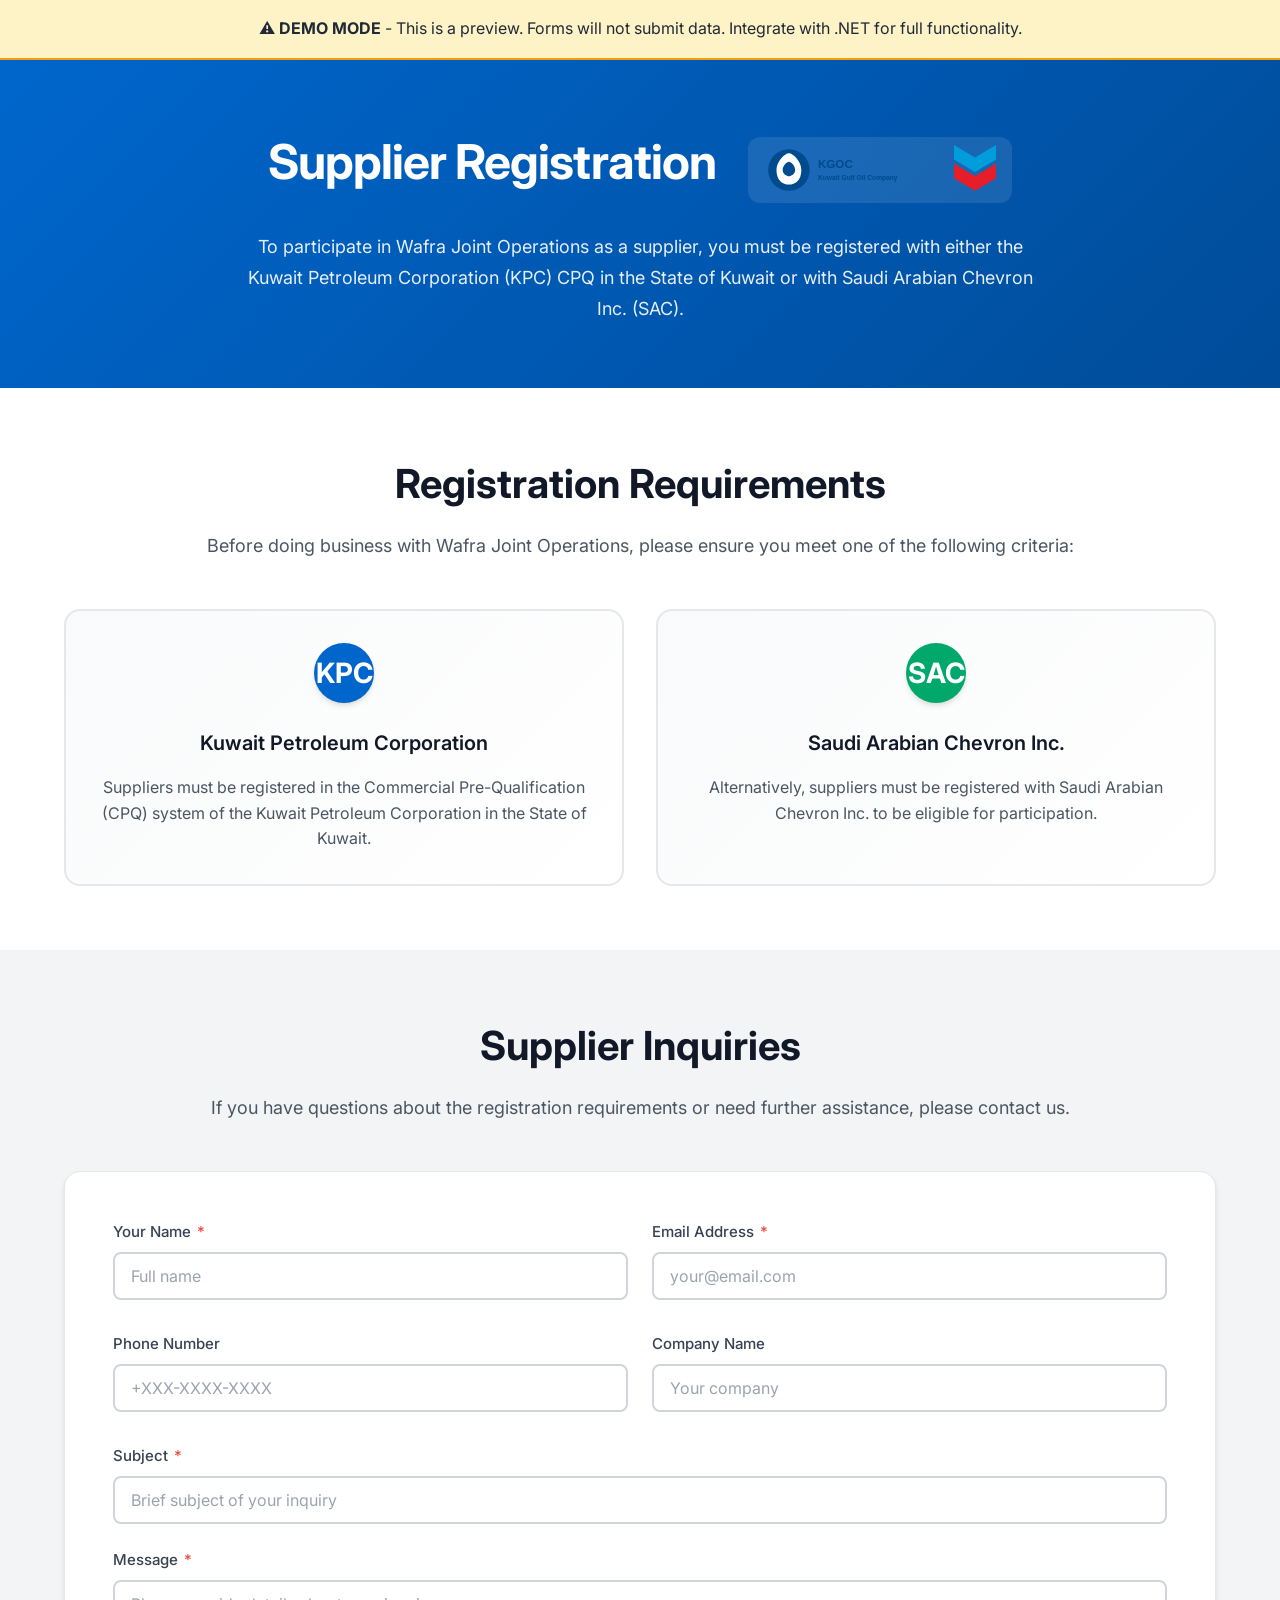
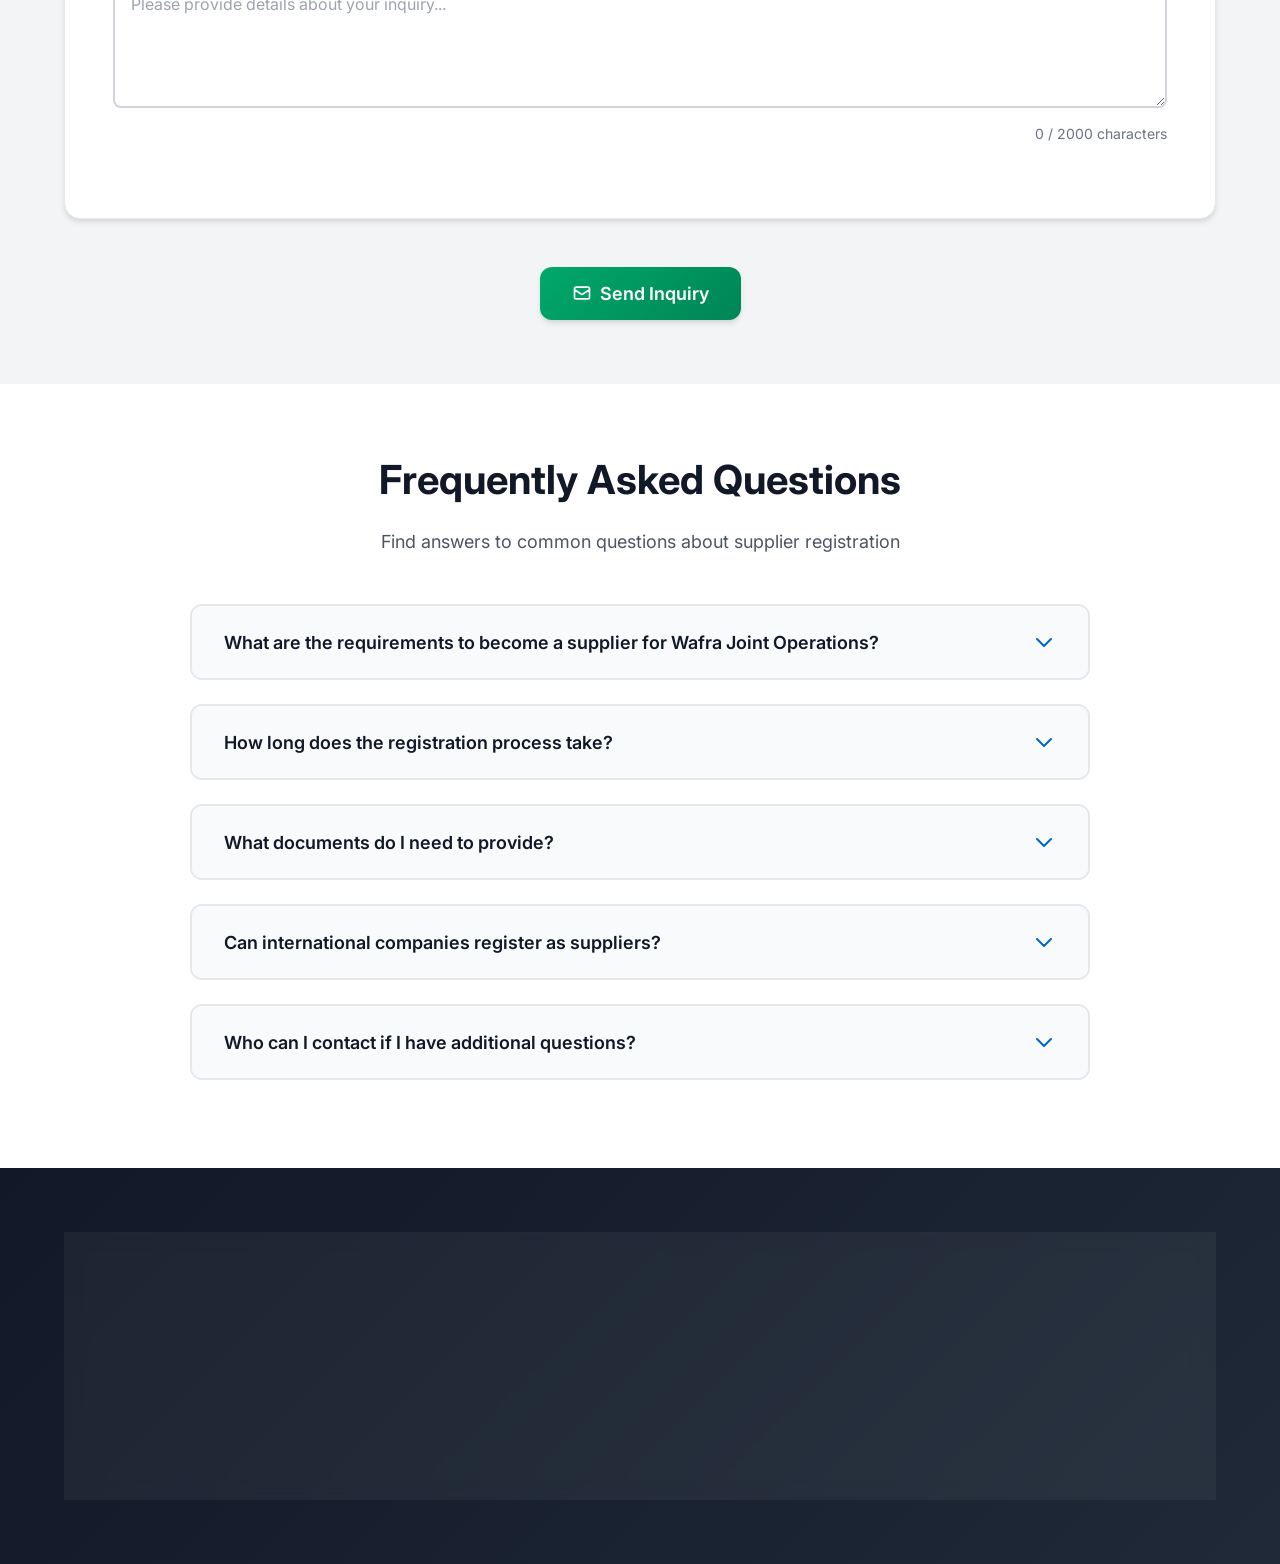
==== index.html @ e3849cbc "push to vercel and change name of the file to index instead of demo" ====
<!DOCTYPE html>
<html lang="en">

<head>
    <meta charset="UTF-8">
    <meta name="viewport" content="width=device-width, initial-scale=1.0">
    <meta name="description"
        content="Register as a supplier for Wafra Joint Operations. Complete our registration process and become a trusted partner.">
    <title>Supplier Registration - Wafra Joint Operations (DEMO)</title>
    <link href="https://fonts.googleapis.com/css2?family=Inter:wght@300;400;500;600;700&display=swap" rel="stylesheet">
    <link rel="stylesheet" href="wwwroot/css/supplier-registration.css">
</head>

<body>
    <!-- Demo Notice -->
    <div style="background: #fef3c7; border-bottom: 2px solid #f59e0b; padding: 1rem; text-align: center;">
        <strong>⚠️ DEMO MODE</strong> - This is a preview. Forms will not submit data. Integrate with .NET for full
        functionality.
    </div>

    <!-- Hero Section -->
    <section class="hero-section">
        <div class="container">
            <div class="hero-content">
                <div class="hero-header-row">
                    <h1 class="hero-title">Supplier Registration</h1>
                    <div class="hero-logos">
                        <img src="wwwroot/images/kgoc-logo.svg" alt="Kuwait Gulf Oil Company" class="hero-logo-img">
                        <img src="wwwroot/images/chevron-logo.svg" alt="Saudi Arabian Chevron" class="hero-logo-img">
                    </div>
                </div>

                <p class="hero-description">To participate in Wafra Joint Operations as a supplier, you must be
                    registered with either the Kuwait Petroleum Corporation (KPC) CPQ in the State of Kuwait or with
                    Saudi Arabian Chevron Inc. (SAC).</p>
            </div>
        </div>
    </section>

    <!-- Registration Prerequisite Notice -->
    <section class="steps-section">
        <div class="container">
            <h2 class="section-title">Registration Requirements</h2>
            <p class="section-subtitle">Before doing business with Wafra Joint Operations, please ensure you meet one of
                the following criteria:</p>

            <div class="steps-grid" style="grid-template-columns: repeat(auto-fit, minmax(300px, 1fr));">
                <div class="step-card">
                    <div class="step-number" style="background: var(--primary-color);">KPC</div>
                    <h3 class="step-title">Kuwait Petroleum Corporation</h3>
                    <p class="step-description">Suppliers must be registered in the Commercial Pre-Qualification (CPQ)
                        system of the Kuwait Petroleum Corporation in the State of Kuwait.</p>
                </div>

                <div class="step-card">
                    <div class="step-number" style="background: var(--secondary-color);">SAC</div>
                    <h3 class="step-title">Saudi Arabian Chevron Inc.</h3>
                    <p class="step-description">Alternatively, suppliers must be registered with Saudi Arabian Chevron
                        Inc. to be eligible for participation.</p>
                </div>
            </div>
        </div>
    </section>

    <!-- Inquiry Form -->
    <section class="form-section inquiry-section" id="inquiry-form">
        <div class="container">
            <div class="form-header">
                <h2 class="section-title">Supplier Inquiries</h2>
                <p class="section-subtitle">If you have questions about the registration requirements or need further
                    assistance, please contact us.</p>
            </div>

            <form id="inquiryForm" class="inquiry-form" onsubmit="return handleInquirySubmit(event)">
                <div class="form-card">
                    <div class="form-row">
                        <div class="form-group">
                            <label for="inquiryName" class="form-label">Your Name <span
                                    style="color: var(--error-color);">*</span></label>
                            <input type="text" id="inquiryName" name="inquiryName" class="form-input"
                                placeholder="Full name" required />
                            <span class="form-error"></span>
                        </div>

                        <div class="form-group">
                            <label for="inquiryEmail" class="form-label">Email Address <span
                                    style="color: var(--error-color);">*</span></label>
                            <input type="email" id="inquiryEmail" name="inquiryEmail" class="form-input"
                                placeholder="your@email.com" required />
                            <span class="form-error"></span>
                        </div>
                    </div>

                    <div class="form-row">
                        <div class="form-group">
                            <label for="inquiryPhone" class="form-label">Phone Number</label>
                            <input type="tel" id="inquiryPhone" name="inquiryPhone" class="form-input"
                                placeholder="+XXX-XXXX-XXXX" />
                            <span class="form-error"></span>
                        </div>

                        <div class="form-group">
                            <label for="inquiryCompany" class="form-label">Company Name</label>
                            <input type="text" id="inquiryCompany" name="inquiryCompany" class="form-input"
                                placeholder="Your company" />
                            <span class="form-error"></span>
                        </div>
                    </div>

                    <div class="form-group">
                        <label for="inquirySubject" class="form-label">Subject <span
                                style="color: var(--error-color);">*</span></label>
                        <input type="text" id="inquirySubject" name="inquirySubject" class="form-input"
                            placeholder="Brief subject of your inquiry" required />
                        <span class="form-error"></span>
                    </div>

                    <div class="form-group">
                        <label for="inquiryMessage" class="form-label">Message <span
                                style="color: var(--error-color);">*</span></label>
                        <textarea id="inquiryMessage" name="inquiryMessage" class="form-textarea" rows="5"
                            placeholder="Please provide details about your inquiry..." maxlength="2000"
                            required></textarea>
                        <span class="form-error"></span>
                    </div>
                </div>

                <div class="form-actions">
                    <button type="submit" class="btn btn-secondary">
                        <svg class="btn-icon" fill="none" stroke="currentColor" viewBox="0 0 24 24">
                            <path stroke-linecap="round" stroke-linejoin="round" stroke-width="2"
                                d="M3 8l7.89 5.26a2 2 0 002.22 0L21 8M5 19h14a2 2 0 002-2V7a2 2 0 00-2-2H5a2 2 0 00-2 2v10a2 2 0 002 2z">
                            </path>
                        </svg>
                        Send Inquiry
                    </button>
                </div>
            </form>
        </div>
    </section>

    <!-- FAQ Section -->
    <section class="faq-section" id="faq">
        <div class="container">
            <div class="faq-header">
                <h2 class="section-title">Frequently Asked Questions</h2>
                <p class="section-subtitle">Find answers to common questions about supplier registration</p>
            </div>

            <div class="faq-container">
                <div class="faq-item">
                    <button type="button" class="faq-question" onclick="toggleFAQ(this)">
                        <span class="faq-question-text">What are the requirements to become a supplier for Wafra Joint
                            Operations?</span>
                        <svg class="faq-icon" fill="none" stroke="currentColor" viewBox="0 0 24 24">
                            <path stroke-linecap="round" stroke-linejoin="round" stroke-width="2" d="M19 9l-7 7-7-7">
                            </path>
                        </svg>
                    </button>
                    <div class="faq-answer">
                        <p>To become a supplier, you must have a valid business registration, provide proof of
                            insurance, meet our quality standards, and comply with all applicable regulations. You'll
                            need to complete the registration form above and submit required documentation for review.
                        </p>
                    </div>
                </div>

                <div class="faq-item">
                    <button type="button" class="faq-question" onclick="toggleFAQ(this)">
                        <span class="faq-question-text">How long does the registration process take?</span>
                        <svg class="faq-icon" fill="none" stroke="currentColor" viewBox="0 0 24 24">
                            <path stroke-linecap="round" stroke-linejoin="round" stroke-width="2" d="M19 9l-7 7-7-7">
                            </path>
                        </svg>
                    </button>
                    <div class="faq-answer">
                        <p>The initial review of your registration typically takes 3-5 business days. Once approved,
                            you'll be contacted by our procurement team to complete the onboarding process, which may
                            take an additional 1-2 weeks depending on your business category.</p>
                    </div>
                </div>

                <div class="faq-item">
                    <button type="button" class="faq-question" onclick="toggleFAQ(this)">
                        <span class="faq-question-text">What documents do I need to provide?</span>
                        <svg class="faq-icon" fill="none" stroke="currentColor" viewBox="0 0 24 24">
                            <path stroke-linecap="round" stroke-linejoin="round" stroke-width="2" d="M19 9l-7 7-7-7">
                            </path>
                        </svg>
                    </button>
                    <div class="faq-answer">
                        <p>Required documents include: Business registration certificate, Tax registration, Insurance
                            certificates (liability and workers' compensation), Company profile, Financial statements
                            (last 2 years), Quality certifications (if applicable), and References from previous
                            clients.</p>
                    </div>
                </div>

                <div class="faq-item">
                    <button type="button" class="faq-question" onclick="toggleFAQ(this)">
                        <span class="faq-question-text">Can international companies register as suppliers?</span>
                        <svg class="faq-icon" fill="none" stroke="currentColor" viewBox="0 0 24 24">
                            <path stroke-linecap="round" stroke-linejoin="round" stroke-width="2" d="M19 9l-7 7-7-7">
                            </path>
                        </svg>
                    </button>
                    <div class="faq-answer">
                        <p>Yes, we welcome international suppliers. However, you must be able to operate legally in our
                            jurisdiction and meet all local regulatory requirements. Additional documentation may be
                            required for international companies.</p>
                        <p>No, there is no registration fee. The supplier registration process is completely free of
                            charge.</p>
                    </div>
                </div>

                <div class="faq-item">
                    <button type="button" class="faq-question" onclick="toggleFAQ(this)">
                        <span class="faq-question-text">Who can I contact if I have additional questions?</span>
                        <svg class="faq-icon" fill="none" stroke="currentColor" viewBox="0 0 24 24">
                            <path stroke-linecap="round" stroke-linejoin="round" stroke-width="2" d="M19 9l-7 7-7-7">
                            </path>
                        </svg>
                    </button>
                    <div class="faq-answer">
                        <p>You can submit your questions using the inquiry form on this page, or contact our procurement
                            team directly at jopsuppliermanagers@chevron.com or call +965-23983639 during business
                            hours (Sunday-Thursday, 7:00 AM - 3:00 PM).</p>
                    </div>
                </div>
            </div>
        </div>
    </section>

    <!-- Contact Section -->
    <section class="contact-section">
        <div class="container">
            <div class="contact-card">
                <h2 class="contact-title">Need Additional Support?</h2>
                <p class="contact-description">Our procurement team is here to help you through the registration process
                </p>
                <div class="contact-info">
                    <div class="contact-item">
                        <svg class="contact-icon" fill="none" stroke="currentColor" viewBox="0 0 24 24">
                            <path stroke-linecap="round" stroke-linejoin="round" stroke-width="2"
                                d="M3 8l7.89 5.26a2 2 0 002.22 0L21 8M5 19h14a2 2 0 002-2V7a2 2 0 00-2-2H5a2 2 0 00-2 2v10a2 2 0 002 2z">
                            </path>
                        </svg>
                        <span>jopsuppliermanagers@chevron.com</span>
                    </div>
                    <div class="contact-item">
                        <svg class="contact-icon" fill="none" stroke="currentColor" viewBox="0 0 24 24">
                            <path stroke-linecap="round" stroke-linejoin="round" stroke-width="2"
                                d="M3 5a2 2 0 012-2h3.28a1 1 0 01.948.684l1.498 4.493a1 1 0 01-.502 1.21l-2.257 1.13a11.042 11.042 0 005.516 5.516l1.13-2.257a1 1 0 011.21-.502l4.493 1.498a1 1 0 01.684.949V19a2 2 0 01-2 2h-1C9.716 21 3 14.284 3 6V5z">
                            </path>
                        </svg>
                        <span>+965-23983639</span>
                    </div>
                    <div class="contact-item">
                        <svg class="contact-icon" fill="none" stroke="currentColor" viewBox="0 0 24 24">
                            <path stroke-linecap="round" stroke-linejoin="round" stroke-width="2"
                                d="M12 8v4l3 3m6-3a9 9 0 11-18 0 9 9 0 0118 0z"></path>
                        </svg>
                        <span>Sunday - Thursday, 7:00 AM - 3:00 PM</span>
                    </div>
                </div>
            </div>
        </div>
    </section>

    <script src="wwwroot/js/supplier-registration.js"></script>
    <script>
        // Demo-specific form handlers
        function handleInquirySubmit(event) {
            event.preventDefault();

            alert('Thank you for your inquiry! (Demo Mode - Not Actually Sent)\n\nIn production, this will send an email to the procurement team.');

            document.getElementById('inquiryForm').reset();

            return false;
        }
    </script>
</body>

</html>
---- wwwroot/css/supplier-registration.css ----
/* ===================================
   Supplier Registration Page Styles
   Wafra Joint Operations
   =================================== */

/* CSS Variables - Design System */
:root {
    /* Primary Colors */
    --primary-color: #0066cc;
    --primary-dark: #004c99;
    --primary-light: #3385d6;

    /* Secondary Colors */
    --secondary-color: #00a86b;
    --secondary-dark: #008556;
    --secondary-light: #33ba87;

    /* Neutral Colors */
    --gray-50: #f9fafb;
    --gray-100: #f3f4f6;
    --gray-200: #e5e7eb;
    --gray-300: #d1d5db;
    --gray-400: #9ca3af;
    --gray-500: #6b7280;
    --gray-600: #4b5563;
    --gray-700: #374151;
    --gray-800: #1f2937;
    --gray-900: #111827;

    /* Status Colors */
    --success-color: #10b981;
    --error-color: #ef4444;
    --warning-color: #f59e0b;
    --info-color: #3b82f6;

    /* Spacing */
    --spacing-xs: 0.5rem;
    --spacing-sm: 1rem;
    --spacing-md: 1.5rem;
    --spacing-lg: 2rem;
    --spacing-xl: 3rem;
    --spacing-2xl: 4rem;

    /* Border Radius */
    --radius-sm: 0.375rem;
    --radius-md: 0.5rem;
    --radius-lg: 0.75rem;
    --radius-xl: 1rem;

    /* Shadows */
    --shadow-sm: 0 1px 2px 0 rgba(0, 0, 0, 0.05);
    --shadow-md: 0 4px 6px -1px rgba(0, 0, 0, 0.1), 0 2px 4px -1px rgba(0, 0, 0, 0.06);
    --shadow-lg: 0 10px 15px -3px rgba(0, 0, 0, 0.1), 0 4px 6px -2px rgba(0, 0, 0, 0.05);
    --shadow-xl: 0 20px 25px -5px rgba(0, 0, 0, 0.1), 0 10px 10px -5px rgba(0, 0, 0, 0.04);

    /* Transitions */
    --transition-fast: 150ms ease-in-out;
    --transition-base: 250ms ease-in-out;
    --transition-slow: 350ms ease-in-out;
}

/* Reset & Base Styles */
* {
    margin: 0;
    padding: 0;
    box-sizing: border-box;
}

body {
    font-family: 'Inter', -apple-system, BlinkMacSystemFont, 'Segoe UI', Roboto, sans-serif;
    font-size: 16px;
    line-height: 1.6;
    color: var(--gray-800);
    background-color: var(--gray-50);
    -webkit-font-smoothing: antialiased;
    -moz-osx-font-smoothing: grayscale;
}

/* Header */
.site-header {
    background-color: white;
    padding: var(--spacing-sm) 0;
    border-bottom: 1px solid var(--gray-200);
}

.header-container {
    max-width: 1200px;
    margin: 0 auto;
    padding: 0 var(--spacing-md);
    display: flex;
    align-items: center;
    justify-content: space-between;
}

.header-logos-wrapper {
    display: flex;
    align-items: center;
    gap: var(--spacing-xl);
}

.header-logo {
    height: 60px;
    width: auto;
    object-fit: contain;
}

/* Container */
.container {
    max-width: 1200px;
    margin: 0 auto;
    padding: 0 var(--spacing-md);
}

/* Hero Section */
.hero-section {
    background: linear-gradient(135deg, var(--primary-color) 0%, var(--primary-dark) 100%);
    color: white;
    padding: var(--spacing-2xl) 0;
    text-align: center;
    position: relative;
    overflow: hidden;
}

.hero-header-row {
    display: flex;
    justify-content: center;
    align-items: center;
    gap: var(--spacing-lg);
    flex-wrap: wrap;
    margin-bottom: var(--spacing-sm);
}

.hero-logos {
    display: flex;
    align-items: center;
    gap: var(--spacing-md);
    background: rgba(255, 255, 255, 0.1);
    padding: 0.5rem 1rem;
    border-radius: var(--radius-lg);
    backdrop-filter: blur(5px);
}

.hero-logo-img {
    height: 50px;
    width: auto;
    object-fit: contain;
}

.hero-title {
    font-size: 3rem;
    font-weight: 700;
    margin-bottom: 0;
    letter-spacing: -0.02em;
}

.hero-content {
    position: relative;
    z-index: 1;
}

.hero-title {
    font-size: 3rem;
    font-weight: 700;
    margin-bottom: var(--spacing-sm);
    letter-spacing: -0.02em;
}

.hero-subtitle {
    font-size: 1.5rem;
    font-weight: 500;
    margin-bottom: var(--spacing-md);
    opacity: 0.95;
}

.hero-description {
    font-size: 1.125rem;
    max-width: 800px;
    margin: 0 auto;
    opacity: 0.9;
    line-height: 1.7;
}

/* Alert Messages */
.alert {
    display: flex;
    align-items: center;
    gap: var(--spacing-sm);
    padding: var(--spacing-md);
    border-radius: var(--radius-lg);
    margin: var(--spacing-lg) 0;
    animation: slideDown 0.3s ease-out;
}

@keyframes slideDown {
    from {
        opacity: 0;
        transform: translateY(-10px);
    }

    to {
        opacity: 1;
        transform: translateY(0);
    }
}

.alert-success {
    background-color: #d1fae5;
    color: #065f46;
    border: 1px solid #6ee7b7;
}

.alert-error {
    background-color: #fee2e2;
    color: #991b1b;
    border: 1px solid #fca5a5;
}

.alert-icon {
    width: 24px;
    height: 24px;
    flex-shrink: 0;
}

/* Steps Section */
.steps-section {
    padding: var(--spacing-2xl) 0;
    background-color: white;
}

.section-title {
    font-size: 2.5rem;
    font-weight: 700;
    text-align: center;
    margin-bottom: var(--spacing-sm);
    color: var(--gray-900);
}

.section-subtitle {
    font-size: 1.125rem;
    text-align: center;
    color: var(--gray-600);
    margin-bottom: var(--spacing-xl);
}

.steps-grid {
    display: grid;
    grid-template-columns: repeat(auto-fit, minmax(250px, 1fr));
    gap: var(--spacing-lg);
    margin-top: var(--spacing-xl);
}

.step-card {
    background: linear-gradient(135deg, var(--gray-50) 0%, white 100%);
    border: 2px solid var(--gray-200);
    border-radius: var(--radius-xl);
    padding: var(--spacing-lg);
    text-align: center;
    transition: all var(--transition-base);
    position: relative;
    overflow: hidden;
}

.step-card::before {
    content: '';
    position: absolute;
    top: 0;
    left: 0;
    right: 0;
    height: 4px;
    background: linear-gradient(90deg, var(--primary-color), var(--secondary-color));
    transform: scaleX(0);
    transition: transform var(--transition-base);
}

.step-card:hover {
    transform: translateY(-5px);
    box-shadow: var(--shadow-xl);
    border-color: var(--primary-light);
}

.step-card:hover::before {
    transform: scaleX(1);
}

.step-number {
    width: 60px;
    height: 60px;
    background: linear-gradient(135deg, var(--primary-color), var(--primary-light));
    color: white;
    border-radius: 50%;
    display: flex;
    align-items: center;
    justify-content: center;
    font-size: 1.75rem;
    font-weight: 700;
    margin: 0 auto var(--spacing-md);
    box-shadow: var(--shadow-md);
}

.step-title {
    font-size: 1.25rem;
    font-weight: 600;
    margin-bottom: var(--spacing-sm);
    color: var(--gray-900);
}

.step-description {
    color: var(--gray-600);
    line-height: 1.6;
}

/* Form Section */
.form-section {
    padding: var(--spacing-2xl) 0;
}

.inquiry-section {
    background-color: var(--gray-100);
}

.form-header {
    margin-bottom: var(--spacing-xl);
}

.form-card {
    background: white;
    border-radius: var(--radius-xl);
    padding: var(--spacing-xl);
    margin-bottom: var(--spacing-lg);
    box-shadow: var(--shadow-md);
    border: 1px solid var(--gray-200);
    transition: box-shadow var(--transition-base);
}

.form-card:hover {
    box-shadow: var(--shadow-lg);
}

.form-section-title {
    font-size: 1.5rem;
    font-weight: 600;
    margin-bottom: var(--spacing-lg);
    color: var(--gray-900);
    padding-bottom: var(--spacing-sm);
    border-bottom: 2px solid var(--gray-200);
}

.form-row {
    display: grid;
    grid-template-columns: repeat(auto-fit, minmax(250px, 1fr));
    gap: var(--spacing-md);
}

.form-group {
    margin-bottom: var(--spacing-md);
}

.form-label {
    display: block;
    font-weight: 500;
    margin-bottom: var(--spacing-xs);
    color: var(--gray-700);
    font-size: 0.9375rem;
}

.form-input,
.form-textarea {
    width: 100%;
    padding: 0.75rem 1rem;
    border: 2px solid var(--gray-300);
    border-radius: var(--radius-md);
    font-size: 1rem;
    font-family: inherit;
    transition: all var(--transition-fast);
    background-color: white;
}

.form-input:focus,
.form-textarea:focus {
    outline: none;
    border-color: var(--primary-color);
    box-shadow: 0 0 0 3px rgba(0, 102, 204, 0.1);
}

.form-input::placeholder,
.form-textarea::placeholder {
    color: var(--gray-400);
}

.form-textarea {
    resize: vertical;
    min-height: 100px;
}

.form-error {
    display: block;
    color: var(--error-color);
    font-size: 0.875rem;
    margin-top: var(--spacing-xs);
    font-weight: 500;
}

.form-checkbox-group {
    margin-top: var(--spacing-md);
}

.checkbox-label {
    display: flex;
    align-items: flex-start;
    gap: var(--spacing-sm);
    cursor: pointer;
    user-select: none;
}

.form-checkbox {
    width: 20px;
    height: 20px;
    margin-top: 2px;
    cursor: pointer;
    flex-shrink: 0;
}

.checkbox-text {
    color: var(--gray-700);
    line-height: 1.5;
}

.link {
    color: var(--primary-color);
    text-decoration: none;
    font-weight: 500;
    transition: color var(--transition-fast);
}

.link:hover {
    color: var(--primary-dark);
    text-decoration: underline;
}

/* Buttons */
.form-actions {
    display: flex;
    justify-content: center;
    margin-top: var(--spacing-xl);
}

.btn {
    display: inline-flex;
    align-items: center;
    gap: var(--spacing-xs);
    padding: 1rem 2rem;
    font-size: 1.125rem;
    font-weight: 600;
    border: none;
    border-radius: var(--radius-lg);
    cursor: pointer;
    transition: all var(--transition-base);
    text-decoration: none;
    font-family: inherit;
    box-shadow: var(--shadow-md);
}

.btn-primary {
    background: linear-gradient(135deg, var(--primary-color), var(--primary-dark));
    color: white;
}

.btn-primary:hover {
    background: linear-gradient(135deg, var(--primary-dark), #003366);
    transform: translateY(-2px);
    box-shadow: var(--shadow-lg);
}

.btn-primary:active {
    transform: translateY(0);
}

.btn-secondary {
    background: linear-gradient(135deg, var(--secondary-color), var(--secondary-dark));
    color: white;
}

.btn-secondary:hover {
    background: linear-gradient(135deg, var(--secondary-dark), #006644);
    transform: translateY(-2px);
    box-shadow: var(--shadow-lg);
}

.btn-icon {
    width: 20px;
    height: 20px;
}

/* FAQ Section */
.faq-section {
    padding: var(--spacing-2xl) 0;
    background-color: white;
}

.faq-header {
    margin-bottom: var(--spacing-xl);
}

.faq-container {
    max-width: 900px;
    margin: 0 auto;
}

.faq-item {
    background: white;
    border: 2px solid var(--gray-200);
    border-radius: var(--radius-lg);
    margin-bottom: var(--spacing-md);
    overflow: hidden;
    transition: all var(--transition-base);
}

.faq-item:hover {
    border-color: var(--primary-light);
    box-shadow: var(--shadow-md);
}

.faq-question {
    width: 100%;
    display: flex;
    justify-content: space-between;
    align-items: center;
    padding: var(--spacing-md) var(--spacing-lg);
    background: var(--gray-50);
    border: none;
    cursor: pointer;
    text-align: left;
    font-family: inherit;
    transition: background-color var(--transition-fast);
}

.faq-question:hover {
    background: var(--gray-100);
}

.faq-question-text {
    font-size: 1.125rem;
    font-weight: 600;
    color: var(--gray-900);
    flex: 1;
}

.faq-icon {
    width: 24px;
    height: 24px;
    color: var(--primary-color);
    transition: transform var(--transition-base);
    flex-shrink: 0;
}

.faq-item.active .faq-icon {
    transform: rotate(180deg);
}

.faq-answer {
    max-height: 0;
    overflow: hidden;
    transition: max-height var(--transition-slow);
}

.faq-item.active .faq-answer {
    max-height: 500px;
}

.faq-answer p {
    padding: var(--spacing-lg);
    color: var(--gray-700);
    line-height: 1.7;
    background: white;
}

/* Contact Section */
.contact-section {
    padding: var(--spacing-2xl) 0;
    background: linear-gradient(135deg, var(--gray-900) 0%, var(--gray-800) 100%);
}

.contact-card {
    background: rgba(255, 255, 255, 0.05);
    backdrop-filter: blur(10px);
    border: 1px solid rgba(255, 255, 255, 0.1);
    border-radius: var(--radius-xl);
    padding: var(--spacing-xl);
    text-align: center;
    color: white;
}

.contact-title {
    font-size: 2rem;
    font-weight: 700;
    margin-bottom: var(--spacing-sm);
}

.contact-description {
    font-size: 1.125rem;
    margin-bottom: var(--spacing-xl);
    opacity: 0.9;
}

.contact-info {
    display: flex;
    flex-wrap: wrap;
    justify-content: center;
    gap: var(--spacing-xl);
}

.contact-item {
    display: flex;
    align-items: center;
    gap: var(--spacing-sm);
    font-size: 1rem;
}

.contact-icon {
    width: 24px;
    height: 24px;
    color: var(--primary-light);
}

/* Responsive Design */
@media (max-width: 768px) {
    .hero-title {
        font-size: 2rem;
    }

    .hero-subtitle {
        font-size: 1.25rem;
    }

    .section-title {
        font-size: 2rem;
    }

    .steps-grid {
        grid-template-columns: 1fr;
    }

    .form-row {
        grid-template-columns: 1fr;
    }

    .form-card {
        padding: var(--spacing-md);
    }

    .contact-info {
        flex-direction: column;
        align-items: center;
    }
}

@media (max-width: 480px) {
    .hero-title {
        font-size: 1.75rem;
    }

    .btn {
        width: 100%;
        justify-content: center;
    }
}

/* Loading State */
.btn:disabled {
    opacity: 0.6;
    cursor: not-allowed;
}

/* Smooth Scrolling */
html {
    scroll-behavior: smooth;
}

/* Print Styles */
@media print {

    .hero-section,
    .contact-section {
        background: white;
        color: black;
    }

    .btn {
        display: none;
    }
}
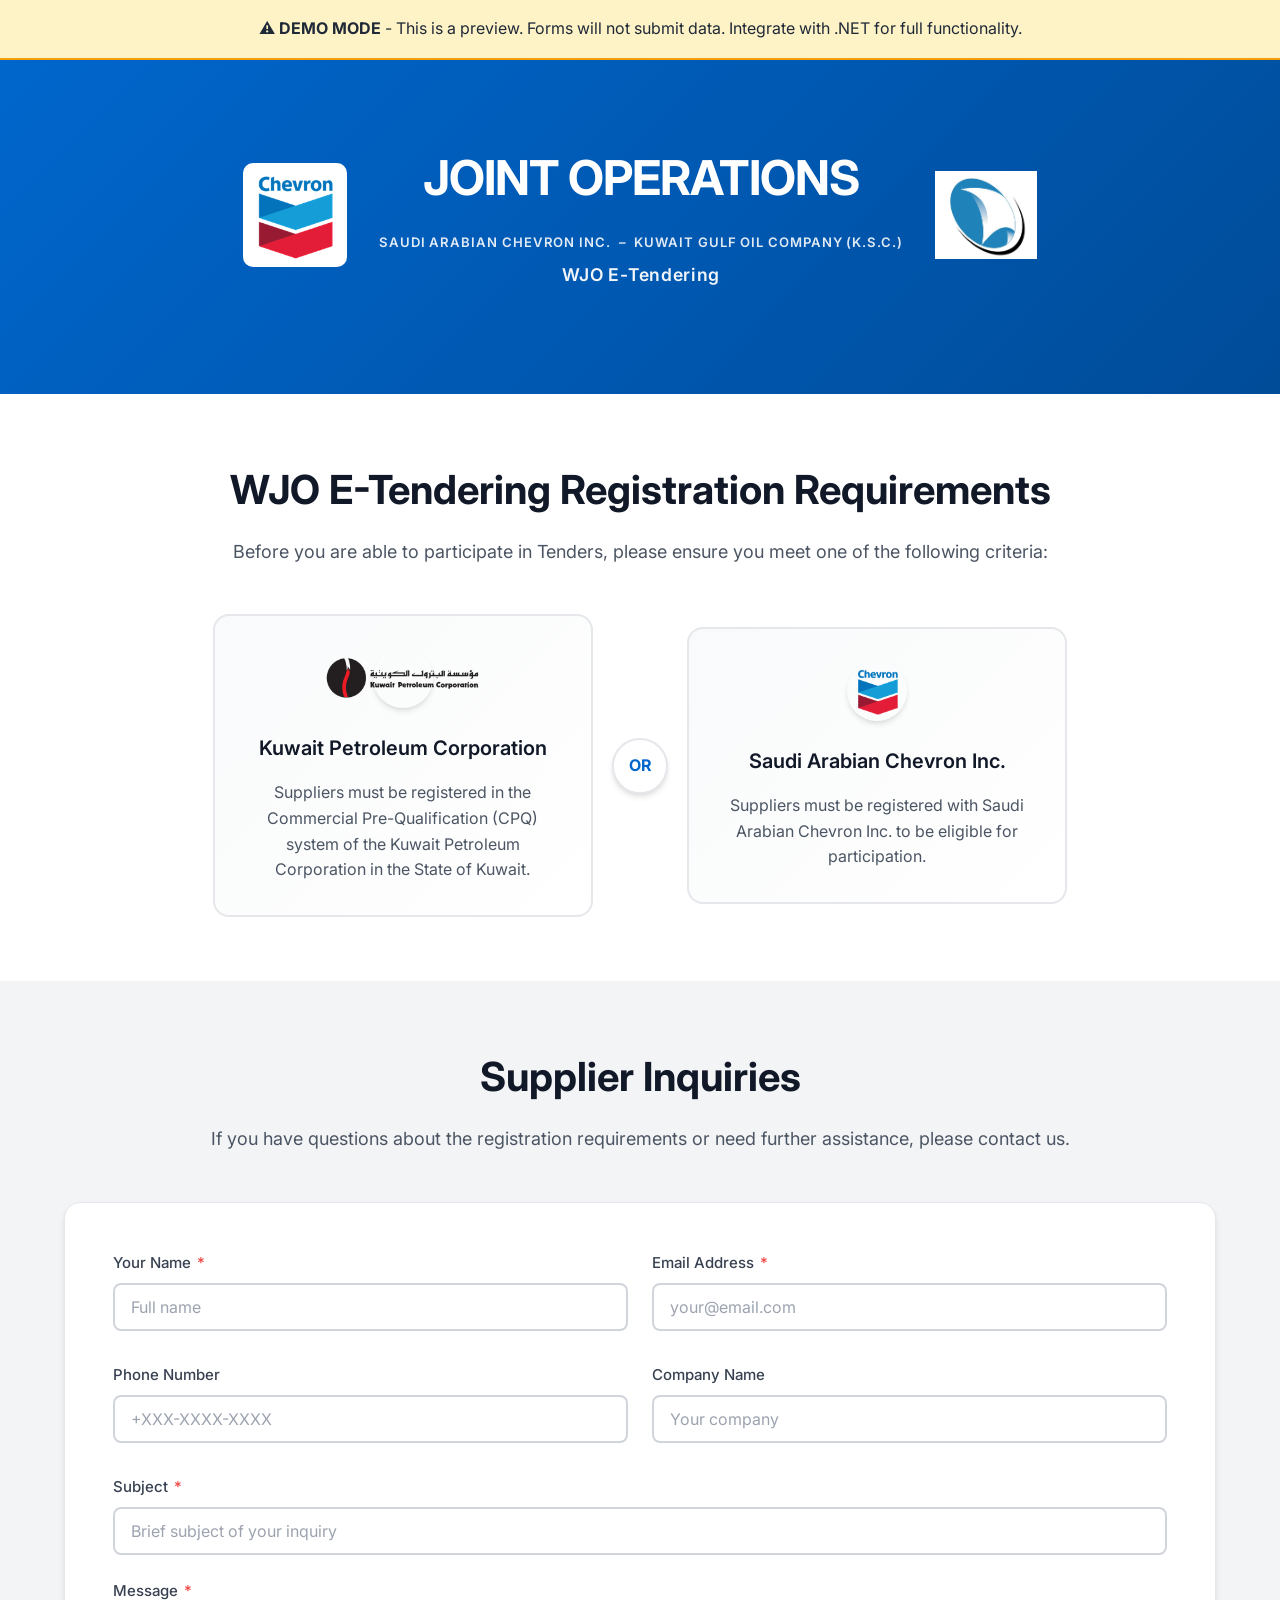
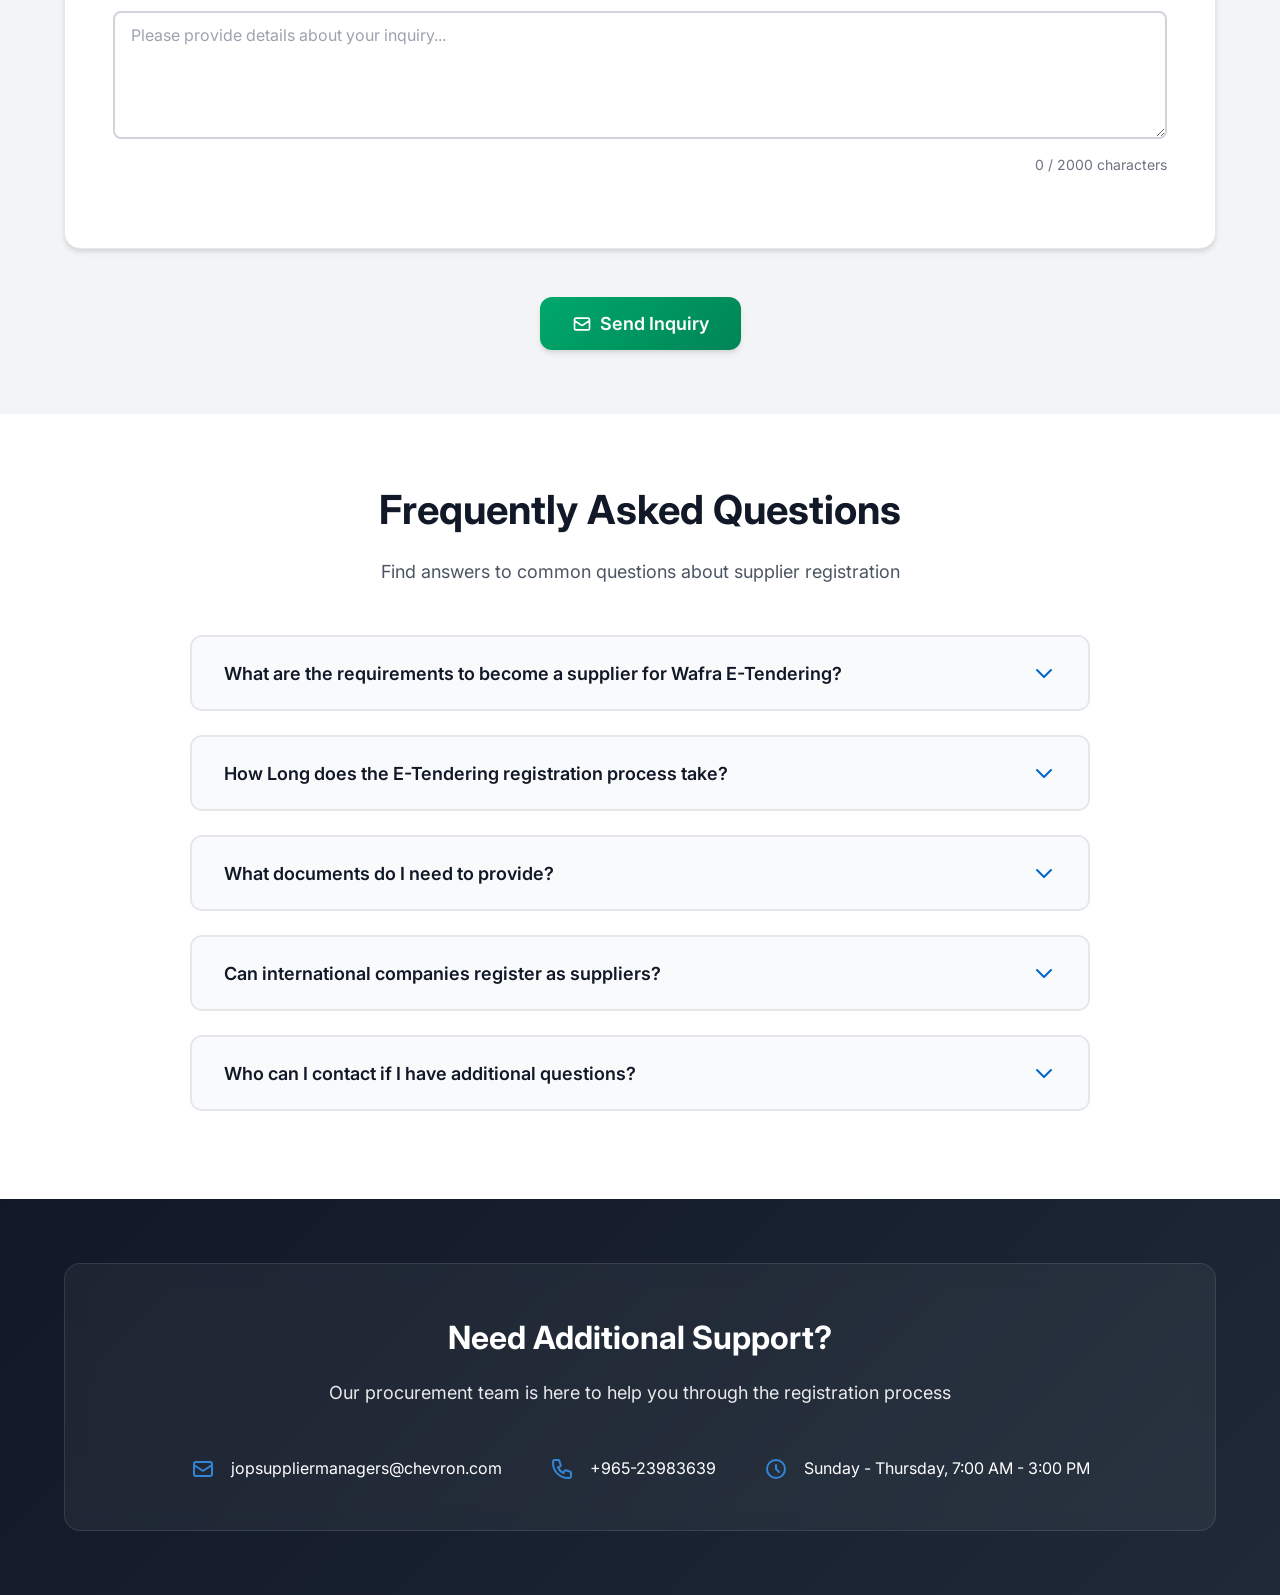
==== commit a766ce7e: "Update WJO E-Tendering header, logos, and content Co-Authored-By: Claude Sonnet 4.6 <noreply@anthrop" ====
--- a/index.html
+++ b/index.html
@@ -23,16 +23,18 @@
         <div class="container">
             <div class="hero-content">
                 <div class="hero-header-row">
-                    <h1 class="hero-title">Supplier Registration</h1>
-                    <div class="hero-logos">
-                        <img src="wwwroot/images/kgoc-logo.svg" alt="Kuwait Gulf Oil Company" class="hero-logo-img">
-                        <img src="wwwroot/images/chevron-logo.svg" alt="Saudi Arabian Chevron" class="hero-logo-img">
-                    </div>
-                </div>
-
-                <p class="hero-description">To participate in Wafra Joint Operations as a supplier, you must be
-                    registered with either the Kuwait Petroleum Corporation (KPC) CPQ in the State of Kuwait or with
-                    Saudi Arabian Chevron Inc. (SAC).</p>
+                    <div class="hero-logo-wrap hero-logo-chevron">
+                        <img src="wwwroot/images/chevron-logo.png" alt="Saudi Arabian Chevron Inc." class="hero-logo-img">
+                    </div>
+                    <div class="hero-title-block">
+                        <h1 class="hero-title">JOINT OPERATIONS</h1>
+                        <p class="hero-subtitle-orgs">SAUDI ARABIAN CHEVRON INC. &nbsp;&ndash;&nbsp; KUWAIT GULF OIL COMPANY (K.S.C.)</p>
+                        <p class="hero-etendering">WJO E-Tendering</p>
+                    </div>
+                    <div class="hero-logo-wrap">
+                        <img src="wwwroot/images/kgoc-logo.png" alt="Kuwait Gulf Oil Company" class="hero-logo-img">
+                    </div>
+                </div>
             </div>
         </div>
     </section>
@@ -40,23 +42,27 @@
     <!-- Registration Prerequisite Notice -->
     <section class="steps-section">
         <div class="container">
-            <h2 class="section-title">Registration Requirements</h2>
-            <p class="section-subtitle">Before doing business with Wafra Joint Operations, please ensure you meet one of
-                the following criteria:</p>
-
-            <div class="steps-grid" style="grid-template-columns: repeat(auto-fit, minmax(300px, 1fr));">
+            <h2 class="section-title">WJO E-Tendering Registration Requirements</h2>
+            <p class="section-subtitle">Before you are able to participate in Tenders, please ensure you meet one of the following criteria:</p>
+
+            <div class="steps-grid" style="display:flex; align-items:center; justify-content:center; gap:0;">
                 <div class="step-card">
-                    <div class="step-number" style="background: var(--primary-color);">KPC</div>
+                    <div class="step-number" style="background: none; padding: 4px; display: flex; align-items: center; justify-content: center;">
+                        <img src="wwwroot/images/KPC.png" alt="Kuwait Petroleum Corporation" style="height: 48px; width: auto;">
+                    </div>
                     <h3 class="step-title">Kuwait Petroleum Corporation</h3>
                     <p class="step-description">Suppliers must be registered in the Commercial Pre-Qualification (CPQ)
                         system of the Kuwait Petroleum Corporation in the State of Kuwait.</p>
                 </div>
 
+                <div class="or-divider">OR</div>
+
                 <div class="step-card">
-                    <div class="step-number" style="background: var(--secondary-color);">SAC</div>
+                    <div class="step-number" style="background: none; padding: 4px; display: flex; align-items: center; justify-content: center;">
+                        <img src="wwwroot/images/chevron-logo.png" alt="Chevron" style="height: 48px; width: auto;">
+                    </div>
                     <h3 class="step-title">Saudi Arabian Chevron Inc.</h3>
-                    <p class="step-description">Alternatively, suppliers must be registered with Saudi Arabian Chevron
-                        Inc. to be eligible for participation.</p>
+                    <p class="step-description">Suppliers must be registered with Saudi Arabian Chevron Inc. to be eligible for participation.</p>
                 </div>
             </div>
         </div>
@@ -150,33 +156,27 @@
             <div class="faq-container">
                 <div class="faq-item">
                     <button type="button" class="faq-question" onclick="toggleFAQ(this)">
-                        <span class="faq-question-text">What are the requirements to become a supplier for Wafra Joint
-                            Operations?</span>
-                        <svg class="faq-icon" fill="none" stroke="currentColor" viewBox="0 0 24 24">
-                            <path stroke-linecap="round" stroke-linejoin="round" stroke-width="2" d="M19 9l-7 7-7-7">
-                            </path>
-                        </svg>
-                    </button>
-                    <div class="faq-answer">
-                        <p>To become a supplier, you must have a valid business registration, provide proof of
-                            insurance, meet our quality standards, and comply with all applicable regulations. You'll
-                            need to complete the registration form above and submit required documentation for review.
-                        </p>
-                    </div>
-                </div>
-
-                <div class="faq-item">
-                    <button type="button" class="faq-question" onclick="toggleFAQ(this)">
-                        <span class="faq-question-text">How long does the registration process take?</span>
-                        <svg class="faq-icon" fill="none" stroke="currentColor" viewBox="0 0 24 24">
-                            <path stroke-linecap="round" stroke-linejoin="round" stroke-width="2" d="M19 9l-7 7-7-7">
-                            </path>
-                        </svg>
-                    </button>
-                    <div class="faq-answer">
-                        <p>The initial review of your registration typically takes 3-5 business days. Once approved,
-                            you'll be contacted by our procurement team to complete the onboarding process, which may
-                            take an additional 1-2 weeks depending on your business category.</p>
+                        <span class="faq-question-text">What are the requirements to become a supplier for Wafra E-Tendering?</span>
+                        <svg class="faq-icon" fill="none" stroke="currentColor" viewBox="0 0 24 24">
+                            <path stroke-linecap="round" stroke-linejoin="round" stroke-width="2" d="M19 9l-7 7-7-7">
+                            </path>
+                        </svg>
+                    </button>
+                    <div class="faq-answer">
+                        <p>To become E-Tendering supplier, you must have a valid business registration, provide proof of insurance, meet our quality standards, and comply with all applicable regulations.</p>
+                    </div>
+                </div>
+
+                <div class="faq-item">
+                    <button type="button" class="faq-question" onclick="toggleFAQ(this)">
+                        <span class="faq-question-text">How Long does the E-Tendering registration process take?</span>
+                        <svg class="faq-icon" fill="none" stroke="currentColor" viewBox="0 0 24 24">
+                            <path stroke-linecap="round" stroke-linejoin="round" stroke-width="2" d="M19 9l-7 7-7-7">
+                            </path>
+                        </svg>
+                    </button>
+                    <div class="faq-answer">
+                        <p>The initial review of your E-Tendering registration typically takes 3-5 business days. Once approved, you'll be contacted by our procurement team to complete the onboarding process, which may take an additional 1-2 weeks depending on your business category.</p>
                     </div>
                 </div>
 
@@ -205,11 +205,8 @@
                         </svg>
                     </button>
                     <div class="faq-answer">
-                        <p>Yes, we welcome international suppliers. However, you must be able to operate legally in our
-                            jurisdiction and meet all local regulatory requirements. Additional documentation may be
-                            required for international companies.</p>
-                        <p>No, there is no registration fee. The supplier registration process is completely free of
-                            charge.</p>
+                        <p>Yes, international suppliers are welcome. However, they must be able to operate legally within our jurisdiction and comply with all applicable local regulations. Additional documentation may be requested for companies based outside the country.</p>
+                        <p>There is no registration fee for the Wafra E-Tendering system; the supplier registration process is entirely free of charge. However, registration with Kuwait Petroleum Company or Saudi Arabian Chevron Inc. may involve applicable fees.</p>
                     </div>
                 </div>
 
--- a/wwwroot/css/supplier-registration.css
+++ b/wwwroot/css/supplier-registration.css
@@ -122,12 +122,37 @@
 }
 
 .hero-header-row {
-    display: flex;
+    display: inline-flex;
     justify-content: center;
     align-items: center;
-    gap: var(--spacing-lg);
+    gap: 2rem;
     flex-wrap: wrap;
-    margin-bottom: var(--spacing-sm);
+    margin-bottom: var(--spacing-md);
+    background: none;
+    border-radius: 0;
+    padding: 1rem 2.5rem;
+    backdrop-filter: none;
+}
+
+.hero-title-block {
+    text-align: center;
+}
+
+.hero-subtitle-orgs {
+    font-size: 0.82rem;
+    font-weight: 600;
+    letter-spacing: 0.07em;
+    color: rgba(255,255,255,0.88);
+    margin: 0.2rem 0 0;
+    white-space: nowrap;
+}
+
+.hero-etendering {
+    font-size: 1.1rem;
+    font-weight: 600;
+    letter-spacing: 0.04em;
+    color: rgba(255,255,255,0.95);
+    margin: 0.5rem 0 0;
 }
 
 .hero-logos {
@@ -140,17 +165,29 @@
     backdrop-filter: blur(5px);
 }
 
+.hero-logo-wrap {
+    display: flex;
+    align-items: center;
+    justify-content: center;
+}
+
+.hero-logo-chevron {
+    background: white;
+    border-radius: 10px;
+    padding: 8px 12px;
+}
+
 .hero-logo-img {
-    height: 50px;
+    height: 88px;
     width: auto;
     object-fit: contain;
 }
 
 .hero-title {
-    font-size: 3rem;
-    font-weight: 700;
+    font-size: 2.4rem;
+    font-weight: 800;
     margin-bottom: 0;
-    letter-spacing: -0.02em;
+    letter-spacing: 0.06em;
 }
 
 .hero-content {
@@ -243,10 +280,36 @@
 }
 
 .steps-grid {
-    display: grid;
-    grid-template-columns: repeat(auto-fit, minmax(250px, 1fr));
-    gap: var(--spacing-lg);
+    display: flex;
+    align-items: center;
+    justify-content: center;
+    gap: 0;
     margin-top: var(--spacing-xl);
+    flex-wrap: wrap;
+}
+
+.steps-grid .step-card {
+    flex: 1 1 0;
+    min-width: 260px;
+    max-width: 380px;
+}
+
+.or-divider {
+    flex: 0 0 auto;
+    display: flex;
+    align-items: center;
+    justify-content: center;
+    width: 56px;
+    height: 56px;
+    background: white;
+    border: 2px solid var(--gray-200);
+    border-radius: 50%;
+    font-size: 1rem;
+    font-weight: 700;
+    color: var(--primary-color);
+    box-shadow: var(--shadow-md);
+    margin: 0 1.2rem;
+    flex-shrink: 0;
 }
 
 .step-card {
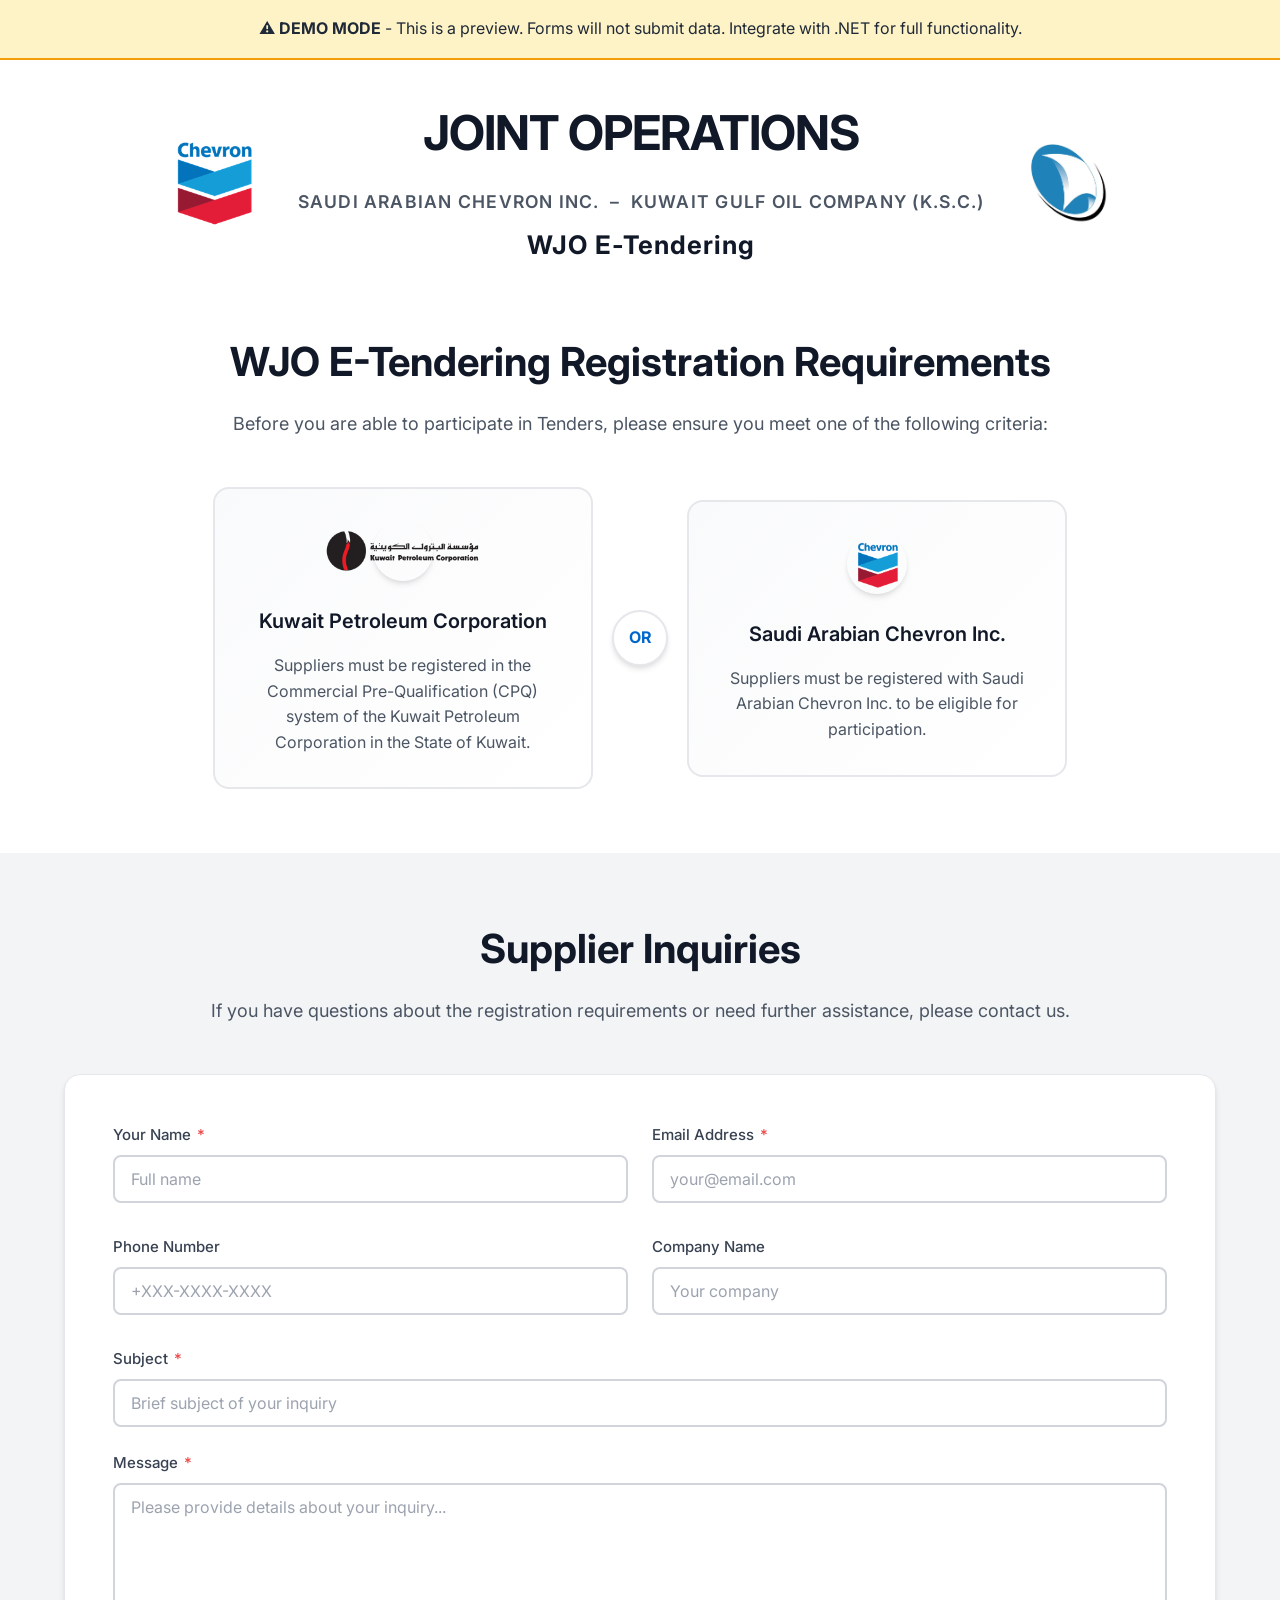
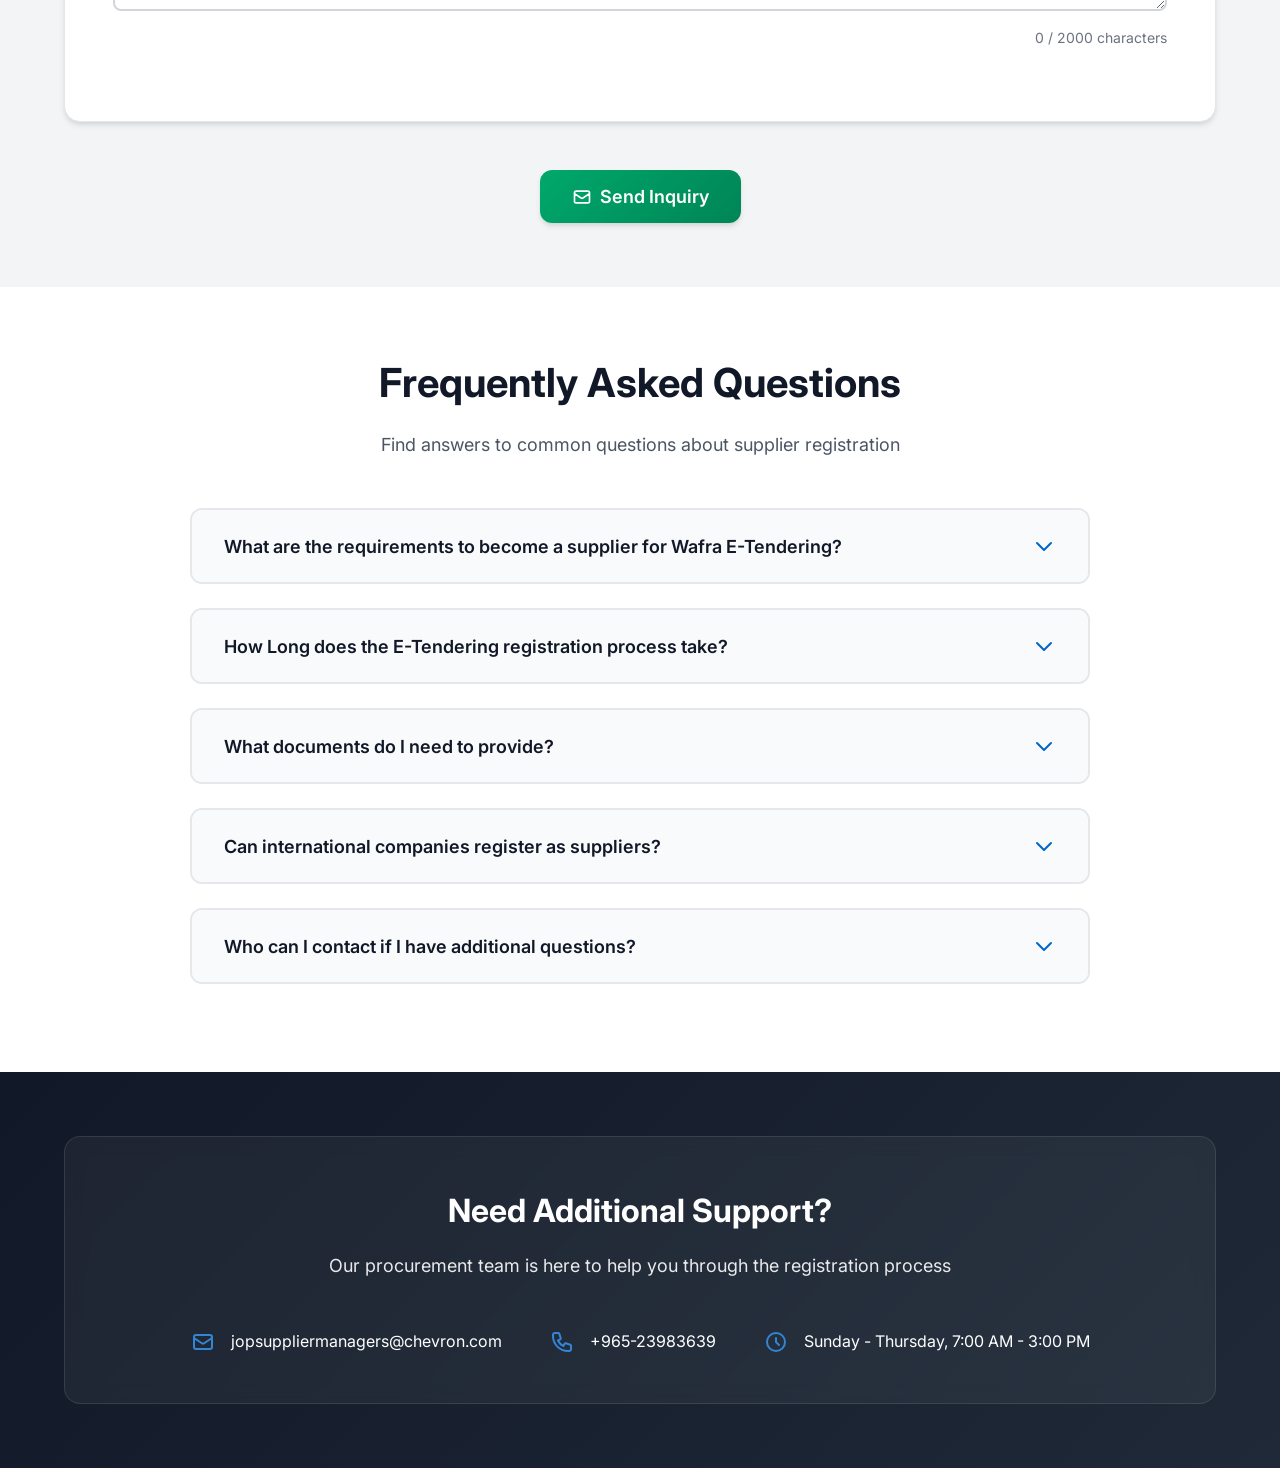
==== commit deef9699: "Keep desktop layout on mobile, scale fonts only without stacking Co-Authored-By: Claude Sonnet 4.6 <" ====
--- a/index.html
+++ b/index.html
@@ -3,7 +3,7 @@
 
 <head>
     <meta charset="UTF-8">
-    <meta name="viewport" content="width=device-width, initial-scale=1.0">
+    <meta name="viewport" content="width=device-width, initial-scale=1.0, shrink-to-fit=no">
     <meta name="description"
         content="Register as a supplier for Wafra Joint Operations. Complete our registration process and become a trusted partner.">
     <title>Supplier Registration - Wafra Joint Operations (DEMO)</title>
--- a/wwwroot/css/supplier-registration.css
+++ b/wwwroot/css/supplier-registration.css
@@ -113,9 +113,9 @@
 
 /* Hero Section */
 .hero-section {
-    background: linear-gradient(135deg, var(--primary-color) 0%, var(--primary-dark) 100%);
-    color: white;
-    padding: var(--spacing-2xl) 0;
+    background: white;
+    color: var(--gray-900);
+    padding: 1.2rem 0 0.5rem;
     text-align: center;
     position: relative;
     overflow: hidden;
@@ -139,20 +139,20 @@
 }
 
 .hero-subtitle-orgs {
-    font-size: 0.82rem;
+    font-size: 1.1rem;
     font-weight: 600;
     letter-spacing: 0.07em;
-    color: rgba(255,255,255,0.88);
-    margin: 0.2rem 0 0;
+    color: var(--gray-600);
+    margin: 0.3rem 0 0;
     white-space: nowrap;
 }
 
 .hero-etendering {
-    font-size: 1.1rem;
-    font-weight: 600;
+    font-size: 1.6rem;
+    font-weight: 700;
     letter-spacing: 0.04em;
-    color: rgba(255,255,255,0.95);
-    margin: 0.5rem 0 0;
+    color: var(--gray-900);
+    margin: 0.6rem 0 0;
 }
 
 .hero-logos {
@@ -184,10 +184,11 @@
 }
 
 .hero-title {
-    font-size: 2.4rem;
+    font-size: 3.5rem;
     font-weight: 800;
     margin-bottom: 0;
     letter-spacing: 0.06em;
+    color: var(--gray-900);
 }
 
 .hero-content {
@@ -260,8 +261,8 @@
 
 /* Steps Section */
 .steps-section {
-    padding: var(--spacing-2xl) 0;
-    background-color: white;
+    padding: 1rem 0 var(--spacing-2xl);
+    background: white;
 }
 
 .section-title {
@@ -685,46 +686,62 @@
     color: var(--primary-light);
 }
 
-/* Responsive Design */
-@media (max-width: 768px) {
+/* Responsive Design — preserve desktop layout, scale fonts only */
+@media (max-width: 900px) {
     .hero-title {
-        font-size: 2rem;
-    }
-
-    .hero-subtitle {
-        font-size: 1.25rem;
-    }
-
+        font-size: 2.6rem;
+    }
+    .hero-subtitle-orgs {
+        font-size: 0.9rem;
+    }
+    .hero-etendering {
+        font-size: 1.3rem;
+    }
     .section-title {
-        font-size: 2rem;
-    }
-
-    .steps-grid {
-        grid-template-columns: 1fr;
-    }
-
+        font-size: 1.8rem;
+    }
+    .steps-grid .step-card {
+        min-width: 220px;
+    }
+}
+
+@media (max-width: 600px) {
+    .hero-title {
+        font-size: 1.8rem;
+        letter-spacing: 0.02em;
+    }
+    .hero-subtitle-orgs {
+        font-size: 0.65rem;
+        white-space: normal;
+    }
+    .hero-etendering {
+        font-size: 1rem;
+    }
+    .hero-logo-img {
+        height: 52px;
+    }
+    .section-title {
+        font-size: 1.4rem;
+    }
+    .steps-grid .step-card {
+        min-width: 160px;
+        padding: 1rem;
+    }
+    .or-divider {
+        width: 40px;
+        height: 40px;
+        font-size: 0.8rem;
+        margin: 0 0.5rem;
+    }
     .form-row {
         grid-template-columns: 1fr;
     }
-
     .form-card {
         padding: var(--spacing-md);
     }
-
     .contact-info {
         flex-direction: column;
         align-items: center;
-    }
-}
-
-@media (max-width: 480px) {
-    .hero-title {
-        font-size: 1.75rem;
-    }
-
-    .btn {
-        width: 100%;
-        justify-content: center;
     }
 }
 
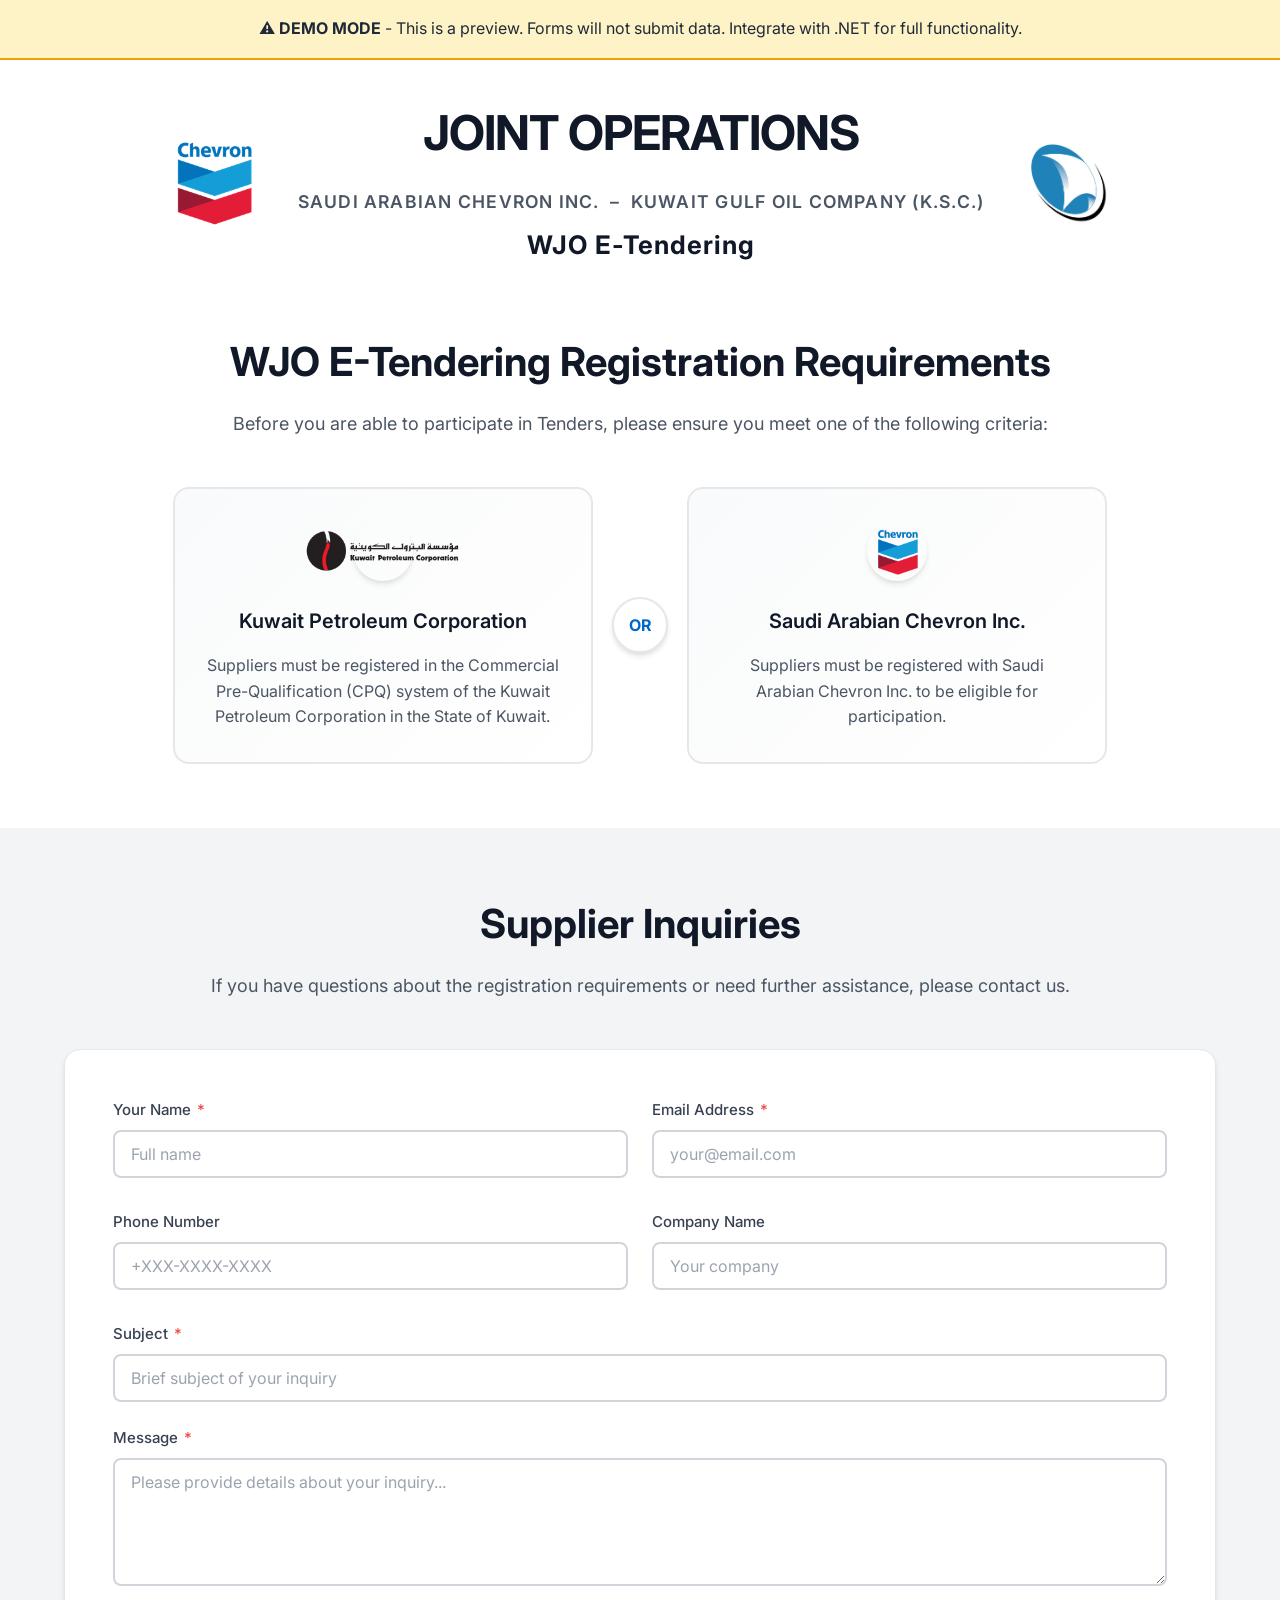
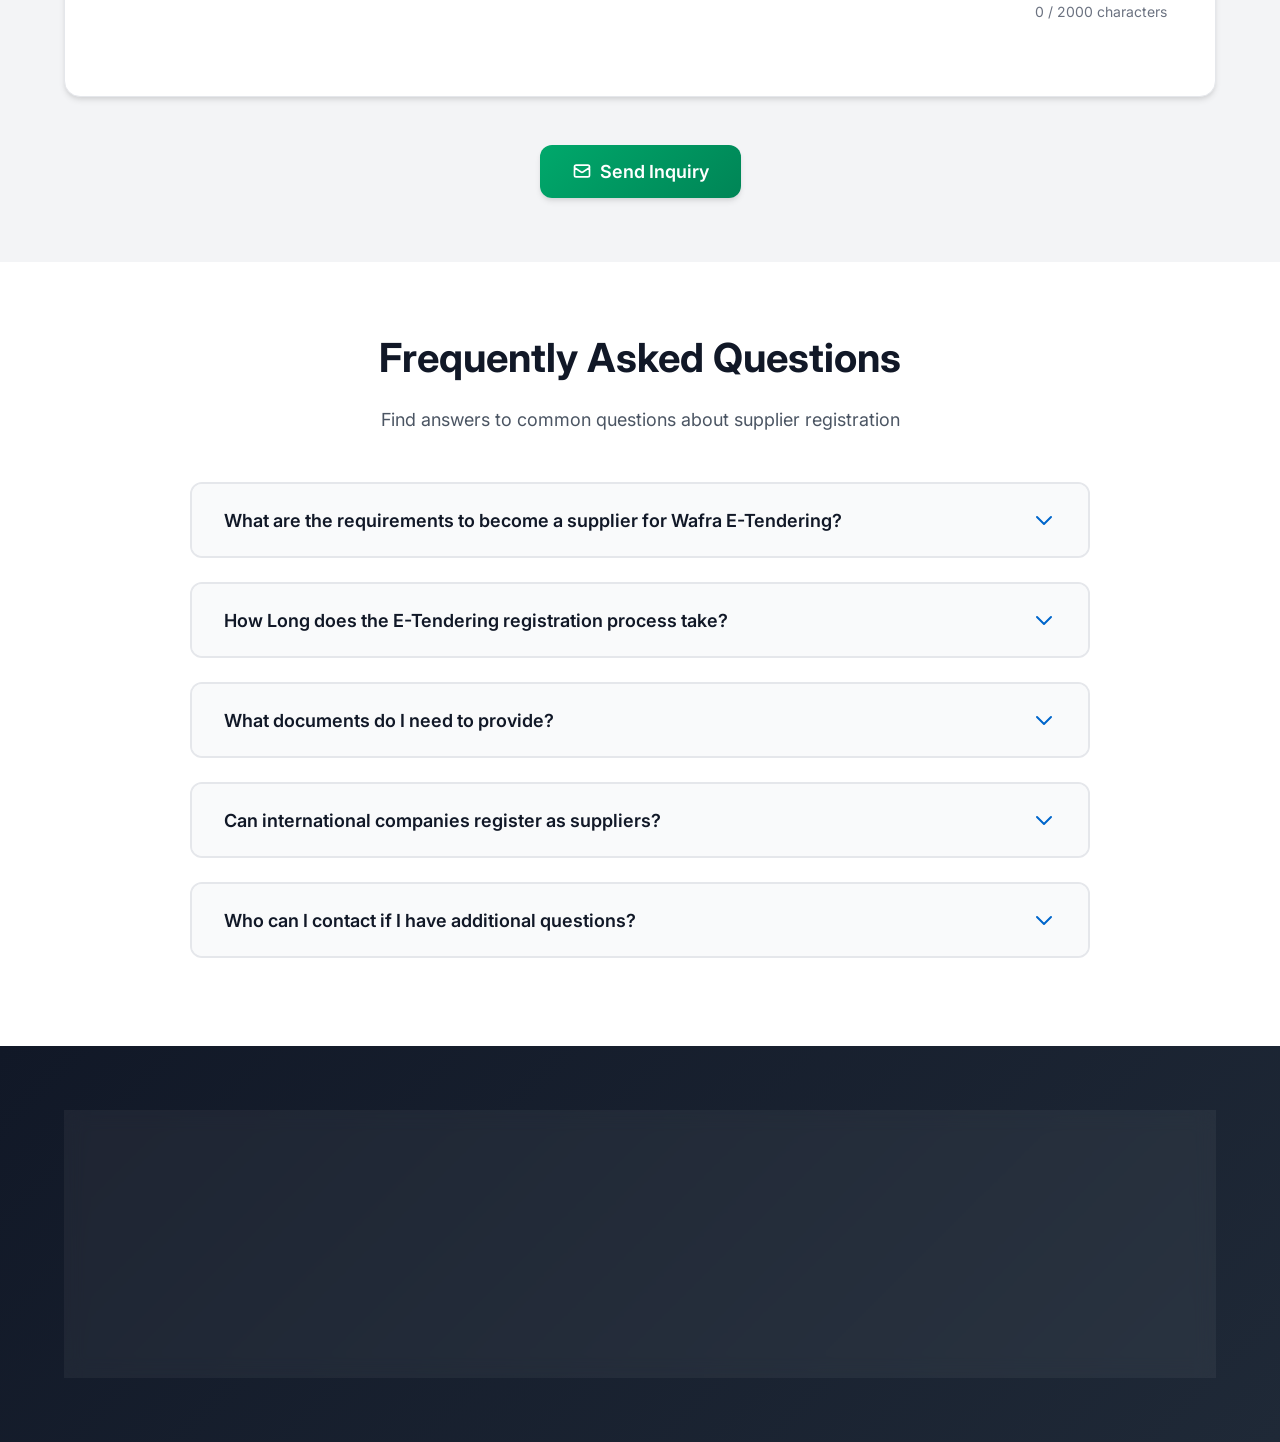
==== commit c08a4a62: "Force equal height on both registration requirement cards Co-Authored-By: Claude Sonnet 4.6 <noreply" ====
--- a/index.html
+++ b/index.html
@@ -45,7 +45,7 @@
             <h2 class="section-title">WJO E-Tendering Registration Requirements</h2>
             <p class="section-subtitle">Before you are able to participate in Tenders, please ensure you meet one of the following criteria:</p>
 
-            <div class="steps-grid" style="display:flex; align-items:center; justify-content:center; gap:0;">
+            <div class="steps-grid">
                 <div class="step-card">
                     <div class="step-number" style="background: none; padding: 4px; display: flex; align-items: center; justify-content: center;">
                         <img src="wwwroot/images/KPC.png" alt="Kuwait Petroleum Corporation" style="height: 48px; width: auto;">
--- a/wwwroot/css/supplier-registration.css
+++ b/wwwroot/css/supplier-registration.css
@@ -282,21 +282,27 @@
 
 .steps-grid {
     display: flex;
-    align-items: center;
+    align-items: stretch;
     justify-content: center;
     gap: 0;
     margin-top: var(--spacing-xl);
-    flex-wrap: wrap;
+    flex-wrap: nowrap;
 }
 
 .steps-grid .step-card {
     flex: 1 1 0;
-    min-width: 260px;
-    max-width: 380px;
+    min-width: 0;
+    max-width: 420px;
+    display: flex;
+    flex-direction: column;
+    align-items: center;
+    justify-content: center;
+    min-height: 260px;
 }
 
 .or-divider {
     flex: 0 0 auto;
+    align-self: center;
     display: flex;
     align-items: center;
     justify-content: center;
